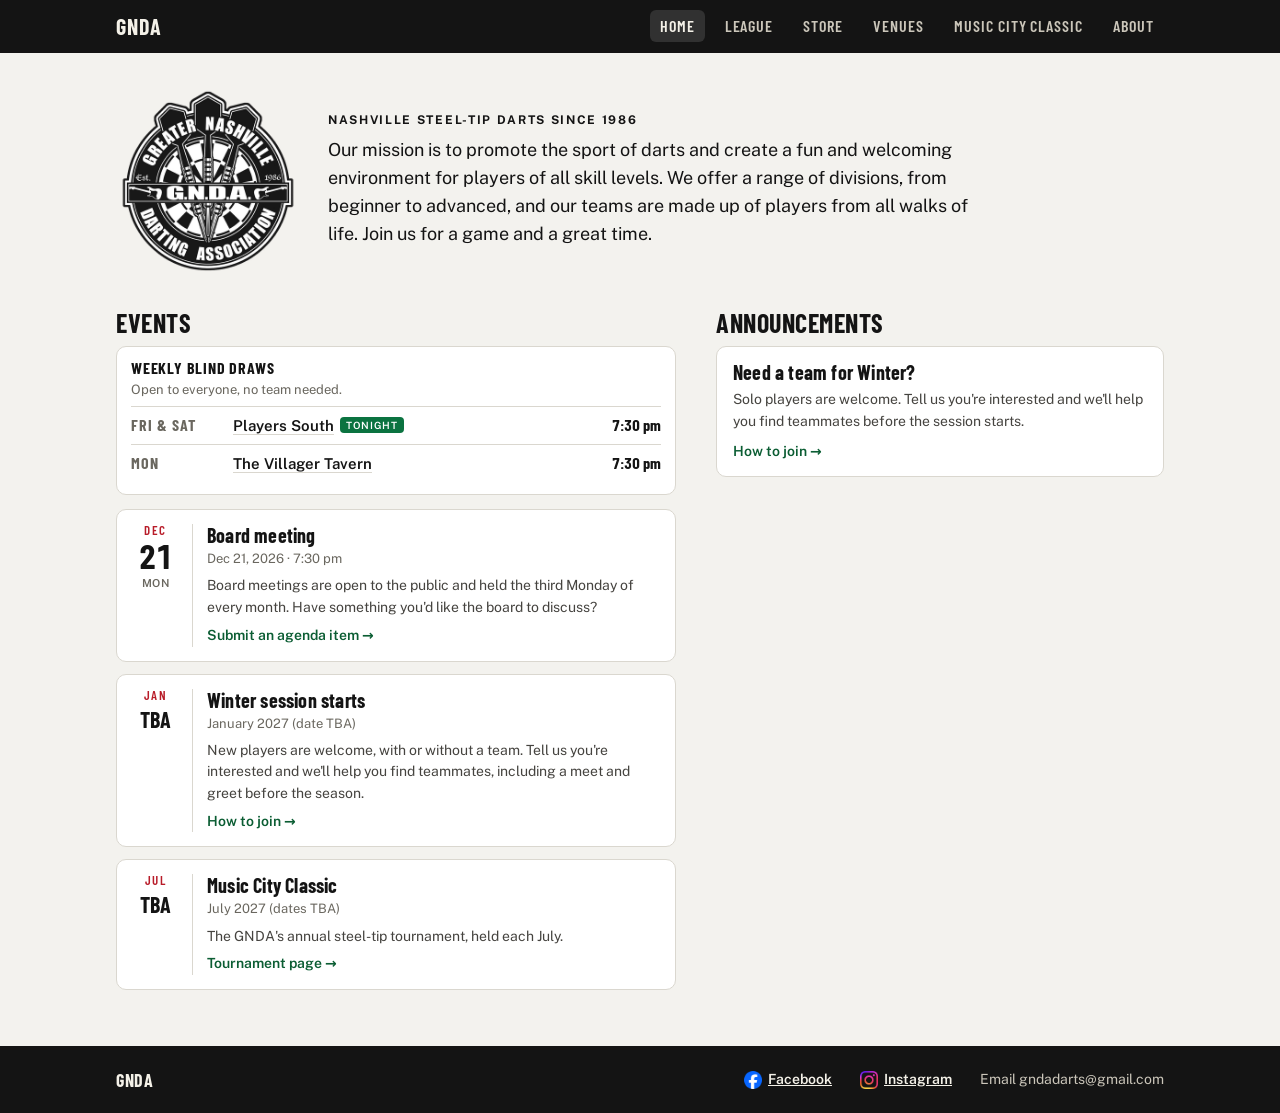
==== index.html @ 29b76f10 "Initial site: GNDA website rebuild Co-Authored-By: Claude Opus 5.5 <noreply@anthropic.com> Claude-Se" ====
<!doctype html>
<html lang="en">
<head>
<meta charset="utf-8">
<meta name="viewport" content="width=device-width, initial-scale=1, viewport-fit=cover">
<meta name="robots" content="noindex, nofollow">
<title>Greater Nashville Darting Association</title>
<meta name="claude:viewport-fit-sides" content="cover">
<link rel="icon" type="image/png" href="assets/favicon.png">
<meta name="description" content="Steel-tip darts in Nashville: weekly blind draws, league play and the Music City Classic.">
<link rel="preconnect" href="https://fonts.googleapis.com">
<link rel="preconnect" href="https://fonts.gstatic.com" crossorigin>
<link rel="stylesheet" href="https://fonts.googleapis.com/css2?family=Barlow+Condensed:wght@500;600;700&family=Public+Sans:wght@400;500;600;700&display=swap">
<link rel="stylesheet" href="assets/site.css">
<link rel="stylesheet" href="assets/pages.css">
<style>
/* Home layout: hero band (logo + who we are), then Events (weekly blind draws + dated events) beside Announcements.
   Phones: one column, announcements first. No announcements: events take the full width. */
.hero{padding-block:36px 28px}
.hero .wrap{display:grid;grid-template-columns:auto 1fr;gap:28px;align-items:center}
.logo{width:184px;flex:none}
.logo img{display:block;width:100%;height:auto}
h1{position:absolute;width:1px;height:1px;overflow:hidden;clip:rect(0 0 0 0);white-space:nowrap}
.mission{font-size:clamp(16px,1.9vw,18px);line-height:1.55;color:var(--ink);max-width:60ch;margin:10px 0 0;text-wrap:pretty}
.mission p{margin:0}
.mission p+p{margin-top:10px}

main .wrap{display:grid;grid-template-columns:minmax(0,1.25fr) minmax(0,1fr);gap:40px;padding-block:8px 56px;align-items:start}
main .wrap.solo{grid-template-columns:minmax(0,1fr);max-width:760px}

/* Weekly blind draws: a compact box at the top of Events */
.draws{background:var(--surface);border:1px solid var(--rule);border-radius:10px;padding:12px 14px;margin:0 0 14px}
.draws h3{margin:0;font-size:16px;color:var(--ink)}
.draws .sub{margin:2px 0 6px;font-size:13px;color:var(--muted)}
.draws ul{list-style:none;margin:0;padding:0}
.draws li{display:grid;grid-template-columns:6em minmax(0,1fr) auto;gap:2px 12px;padding:7px 0;border-top:1px solid var(--rule);align-items:baseline}
.draws .day{font:700 16px/1.1 var(--display);letter-spacing:.06em;text-transform:uppercase;color:var(--muted);white-space:nowrap}
.draws .v{font-weight:600;font-size:15px;color:var(--ink)}
.draws .v a{color:inherit;text-decoration-color:var(--rule);text-underline-offset:3px}
.draws .t{font:700 16px/1.1 var(--display);font-variant-numeric:tabular-nums;white-space:nowrap}
.draws .note{grid-column:2/4;font-size:13px;color:var(--ink2)}
.tonight{display:inline-block;font:600 10px/1 var(--body);letter-spacing:.1em;text-transform:uppercase;color:var(--surface);background:var(--green);padding:3px 6px;border-radius:4px;vertical-align:2px;margin-left:6px}

/* Announcements */
.anns{list-style:none;margin:0;padding:0;display:grid;gap:12px}
.ann{background:var(--surface);border:1px solid var(--rule);border-radius:10px;padding:14px 16px}
.ann h4{font:700 20px/1.1 var(--display);margin:0;letter-spacing:.01em;text-wrap:balance}
.ann p{margin:6px 0 0;font-size:14px;color:var(--ink2)}
.ann .go{display:inline-block;margin-top:8px;font-weight:600;font-size:14px;text-decoration:none}
.ann .until{display:block;margin-top:8px;font-size:12px;color:var(--muted)}

/* Dated events */
.events{list-style:none;margin:0;padding:0;display:grid;gap:12px}
.ev{display:grid;grid-template-columns:62px minmax(0,1fr);gap:14px;background:var(--surface);border:1px solid var(--rule);border-radius:10px;padding:14px;scroll-margin-top:80px}
.ev:target{border-color:var(--green);box-shadow:0 0 0 2px var(--green-soft)}
.date{text-align:center;border-right:1px solid var(--rule);padding-right:12px}
.date .m{display:block;font:600 13px/1 var(--display);letter-spacing:.12em;text-transform:uppercase;color:var(--red)}
.date .d{display:block;font:700 34px/1 var(--display);font-variant-numeric:tabular-nums;margin-top:2px}
.date .w{display:block;font:600 11px/1.2 var(--body);color:var(--muted);margin-top:4px;text-transform:uppercase;letter-spacing:.06em}
.date.tba .d{font-size:22px;margin-top:6px}
.ev h4{font:700 20px/1.1 var(--display);margin:0;letter-spacing:.01em;text-wrap:balance}
.ev .info{font-size:13px;color:var(--muted);margin:3px 0 0}
.ev p{margin:6px 0 0;font-size:14px;color:var(--ink2)}
.ev .more{display:inline-block;margin-top:6px;font-weight:600;font-size:14px;text-decoration:none}
.ev .more.soon{color:var(--muted);font-weight:500}
.ev .links{display:flex;flex-wrap:wrap;gap:4px 18px}
.ev .info a{color:inherit;text-decoration-color:var(--rule);text-underline-offset:3px}
.ev .every{display:block;font:600 11px/1.2 var(--body);color:var(--muted);margin-top:4px;text-transform:uppercase;letter-spacing:.06em}
.ev details{margin-top:8px}
.ev summary{cursor:pointer;font-weight:600;font-size:14px;color:var(--link);list-style:none;display:inline-flex;align-items:center;gap:6px}
.ev summary::-webkit-details-marker{display:none}
.ev summary::after{content:"";width:7px;height:7px;border-right:2px solid currentColor;border-bottom:2px solid currentColor;transform:rotate(45deg) translateY(-2px);transition:transform .15s}
.ev details[open] summary::after{transform:rotate(-135deg) translateY(-2px)}
.ev details .body{margin-top:8px;padding-top:8px;border-top:1px solid var(--rule);font-size:14px;color:var(--ink2)}
.ev details .body p{margin:0 0 8px}
.ev details .body ul{margin:0 0 8px;padding-left:18px}


@media (max-width:820px){ main .wrap{grid-template-columns:minmax(0,1fr);gap:32px} #news{order:-1} }
@media (max-width:560px){
  .hero{padding-block:24px 20px}
  .hero .wrap{grid-template-columns:minmax(0,1fr);gap:16px}
  .logo{width:120px}
  .draws li{gap:2px 10px}
}
</style>
</head>
<body>

<script src="assets/site.js" data-root="" data-page="home"></script>

<div class="hero">
  <div class="wrap">
    <div class="logo">
      <img src="assets/logo.png" alt="Greater Nashville Darting Association logo, established 1986" width="400" height="400">
    </div>
    <div>
      <p class="eyebrow">Nashville steel-tip darts since 1986</p>
      <h1>Greater Nashville Darting Association</h1>
      <div class="mission" id="mission"></div>
    </div>
  </div>
</div>

<main>
  <div class="wrap">
    <section id="events" aria-labelledby="events-h">
      <h2 id="events-h">Events</h2>
      <div class="draws" id="draws-box">
        <h3>Weekly blind draws</h3>
        <p class="sub">Open to everyone, no team needed.</p>
        <ul id="draws"></ul>
      </div>
      <ul class="events" id="dated"></ul>
    </section>

    <section id="news" aria-labelledby="news-h">
      <h2 id="news-h">Announcements</h2>
      <ul class="anns" id="anns"></ul>
    </section>
  </div>
</main>


<script src="data/venues.js"></script>
<script src="data/home.js"></script>
<script>
(function(){
  var C = window.GNDA_HOME || {mission:"",events:[],announcements:[]};
  var V = window.GNDA_VENUES || {venues:[],blindDraws:[]};
  var DAYS = ["Sunday","Monday","Tuesday","Wednesday","Thursday","Friday","Saturday"];
  var MON = ["Jan","Feb","Mar","Apr","May","Jun","Jul","Aug","Sep","Oct","Nov","Dec"];

  function esc(s){return String(s==null?"":s).replace(/[&<>"']/g,function(c){return {"&":"&amp;","<":"&lt;",">":"&gt;",'"':"&quot;","'":"&#39;"}[c]})}
  // Full web addresses, or pages in this site (no other link types)
  function url(s){s=String(s||"").trim();return /^https?:\/\//i.test(s)||(s && !/^[a-z][a-z0-9+.-]*:/i.test(s))?s:""}

  // Today's date and weekday in Nashville time, whatever the viewer's time zone.
  var parts = new Intl.DateTimeFormat("en-US",{timeZone:"America/Chicago",year:"numeric",month:"2-digit",day:"2-digit",weekday:"long"}).formatToParts(new Date());
  var P = {}; parts.forEach(function(p){P[p.type]=p.value});
  var today = P.year+"-"+P.month+"-"+P.day;
  var todayIdx = DAYS.indexOf(P.weekday);

  function ymd(s){var m=/^(\d{4})-(\d{2})-(\d{2})$/.exec(s||"");return m?{y:+m[1],m:+m[2],d:+m[3]}:null}
  function weekday(s){var d=ymd(s);return d?DAYS[new Date(Date.UTC(d.y,d.m-1,d.d)).getUTCDay()]:""}
  function longDate(s){var d=ymd(s);return d?MON[d.m-1]+" "+d.d+", "+d.y:""}

  // Mission
  var mission = [].concat(C.mission || []);
  document.getElementById("mission").innerHTML = mission.map(function(p){return "<p>"+esc(p)+"</p>"}).join("");

  // Venues, looked up by name for blind-draw addresses
  var VENUES = V.venues||[], byName = {};
  VENUES.forEach(function(v){byName[String(v.name).toLowerCase()]=v});
  function mapLink(name,address){return 'https://www.google.com/maps/search/?api=1&query='+encodeURIComponent((name?name+", ":"")+address)}

  // Weekly blind draws: one line per venue and time, days combined ("Fri & Sat"), starting from today
  var SHORT = ["Sun","Mon","Tue","Wed","Thu","Fri","Sat"];
  function ahead(day){return (DAYS.indexOf(day)-todayIdx+7)%7}
  var groups = [], gByKey = {};
  (V.blindDraws||[]).forEach(function(b){
    if(DAYS.indexOf(b.day)<0) return;
    var k = [String(b.venue).toLowerCase(), b.time, b.notes||""].join("|");
    if(!gByKey[k]){ gByKey[k] = {venue:b.venue, time:b.time, notes:b.notes, days:[]}; groups.push(gByKey[k]); }
    gByKey[k].days.push(b.day);
  });
  groups.forEach(function(g){
    g.days.sort(function(a,b){return DAYS.indexOf(a)-DAYS.indexOf(b)});
    g.next = Math.min.apply(null, g.days.map(ahead));
  });
  groups.sort(function(a,b){return a.next-b.next || String(a.time).localeCompare(String(b.time))});
  document.getElementById("draws").innerHTML = groups.length ? groups.map(function(g){
    var isToday = g.days.indexOf(DAYS[todayIdx])>=0;
    var v = byName[String(g.venue).toLowerCase()] || {};
    var name = v.address ? '<a href="'+mapLink(g.venue,v.address)+'" rel="noopener" title="'+esc(v.address)+'">'+esc(g.venue)+'</a>' : esc(g.venue);
    return '<li>'+
      '<span class="day" title="'+esc(g.days.join(", "))+'">'+esc(g.days.map(function(d){return SHORT[DAYS.indexOf(d)]}).join(" & "))+'</span>'+
      '<span class="v">'+name+(isToday?'<span class="tonight">Tonight</span>':'')+'</span>'+
      '<span class="t">'+esc(g.time)+'</span>'+
      (g.notes?'<span class="note">'+esc(g.notes)+'</span>':'')+
    '</li>';
  }).join("") : '<li><span class="note">No weekly blind draws listed right now.</span></li>';
  if(!groups.length) document.getElementById("draws-box").hidden = true;

  // Announcements: shown from "from" (optional) through "until"; pinned first, then newest first
  var anns = (C.announcements||[]).filter(function(a){
    return a.title && (!a.from || a.from <= today) && (!a.until || a.until >= today);
  }).map(function(a,i){a._i=i;return a}).sort(function(a,b){
    return (b.pinned?1:0)-(a.pinned?1:0) || String(b.from||"").localeCompare(String(a.from||"")) || a._i-b._i;
  });
  if(anns.length){
    document.getElementById("anns").innerHTML = anns.map(function(a){
      var go = url(a.link) ? '<a class="go" href="'+esc(url(a.link))+'" rel="noopener">'+esc(a.linkText||"Learn more")+' →</a>' : "";
      return '<li class="ann'+(a.pinned?' pinned':'')+'"><h4>'+esc(a.title)+'</h4>'+(a.text?'<p>'+esc(a.text)+'</p>':'')+go+'</li>';
    }).join("");
  } else {
    document.getElementById("news").hidden = true;
    document.querySelector("main .wrap").classList.add("solo");
  }

  // "More info" expansion: a list of paragraphs; a paragraph given as a list becomes bullets
  function moreInfo(m){
    if(!m || !m.length) return "";
    var body = (typeof m==="string"?[m]:m).map(function(x){
      return Array.isArray(x) ? '<ul>'+x.map(function(i){return '<li>'+esc(i)+'</li>'}).join("")+'</ul>' : '<p>'+esc(x)+'</p>';
    }).join("");
    return '<details><summary>More info</summary><div class="body">'+body+'</div></details>';
  }

  // Repeating events ("third Monday", "first Saturday", "last Wednesday"...): show the next one
  var ORD = {first:1, second:2, third:3, fourth:4, last:-1};
  function pad(n){return (n<10?"0":"")+n}
  function nthWeekday(y, m, ord, wd){           // m is 1–12; returns YYYY-MM-DD
    var d;
    if(ord===-1){ var last=new Date(Date.UTC(y,m,0)); d=last.getUTCDate()-((last.getUTCDay()-wd+7)%7); }
    else { var first=new Date(Date.UTC(y,m-1,1)).getUTCDay(); d=1+((wd-first+7)%7)+7*(ord-1); }
    return y+"-"+pad(m)+"-"+pad(d);
  }
  function nextRepeat(rule){
    var m=/^(first|second|third|fourth|last)\s+(sunday|monday|tuesday|wednesday|thursday|friday|saturday)$/i.exec(String(rule||"").trim());
    if(!m) return "";
    var ord=ORD[m[1].toLowerCase()], wd=DAYS.map(function(x){return x.toLowerCase()}).indexOf(m[2].toLowerCase());
    var y=+P.year, mo=+P.month, d=nthWeekday(y,mo,ord,wd);
    if(d<today){ mo++; if(mo>12){mo=1;y++;} d=nthWeekday(y,mo,ord,wd); }
    return d;
  }
  (C.events||[]).forEach(function(e){ if(e.repeat){ e.date = nextRepeat(e.repeat); } });

  // Dated events: hide once their last day has passed; soonest first
  var evs = (C.events||[]).filter(function(e){return (e.end||e.date||"9999") >= today})
    .sort(function(a,b){return String(a.date).localeCompare(String(b.date))});
  document.getElementById("dated").innerHTML = evs.length ? evs.map(function(e){
    var d = ymd(e.date), dateBox;
    if(e.when || !d){
      dateBox = '<div class="date tba"><span class="m">'+(d?MON[d.m-1]:"")+'</span><span class="d">TBA</span></div>';
    } else {
      var span = e.end && e.end!==e.date ? (function(){var z=ymd(e.end);return z&&z.m===d.m? d.d+"–"+z.d : ""})() : "";
      dateBox = '<div class="date"><span class="m">'+MON[d.m-1]+'</span><span class="d">'+(span||d.d)+'</span><span class="w">'+(span?"":weekday(e.date).slice(0,3))+'</span></div>';
    }
    var when = e.when || (longDate(e.date)+(e.end&&e.end!==e.date?" – "+longDate(e.end):""));
    var pv = byName[String(e.place||"").toLowerCase()];
    var place = pv && pv.address ? '<a href="'+mapLink(e.place,pv.address)+'" rel="noopener" title="'+esc(pv.address)+'">'+esc(e.place)+'</a>' : esc(e.place);
    var info = [esc(when), esc(e.time), e.place && e.place!=="TBA" ? place : (e.place ? "Venue TBA" : "")].filter(Boolean).join(" · ");
    var link = url(e.link) ? '<a class="more" href="'+esc(url(e.link))+'" rel="noopener">'+esc(e.linkText||"Details")+' →</a>'
      : (e.linkText ? '<span class="more soon">'+esc(e.linkText)+' (coming soon)</span>' : "");
    var flyer = url(e.flyer) ? '<a class="more" href="'+esc(url(e.flyer))+'" rel="noopener">View flyer →</a>' : "";
    var more = moreInfo(e.more);
    var id = e.id ? ' id="'+esc(e.id)+'"' : '';
    return '<li class="ev"'+id+'>'+dateBox+'<div><h4>'+esc(e.title)+'</h4><p class="info">'+info+'</p>'+(e.details?'<p>'+esc(e.details)+'</p>':'')+more+((link||flyer)?'<div class="links">'+link+flyer+'</div>':'')+'</div></li>';
  }).join("") : '<li><p class="empty">Nothing scheduled right now. Check back soon.</p></li>';

  // A link to #event-id opens that event's details and scrolls to it
  function openTarget(){
    var h = decodeURIComponent(location.hash.slice(1)); if(!h) return;
    var el = document.getElementById(h); if(!el || !el.classList.contains("ev")) return;
    var d = el.querySelector("details"); if(d) d.open = true;
    el.scrollIntoView({block:"start"});
  }
  window.addEventListener("hashchange", openTarget);
  setTimeout(openTarget, 0);


})();
</script>
</body>
</html>
---- assets/site.css ----
/* GNDA site chrome, loaded by every page (including Stats): colors, fonts, header, menu, footer.
   Palette and type match the league stats page so the whole site reads as one.
   Shared styles for the content pages are in pages.css; each page keeps its own layout in its <style> block. */
:root{
  /* Option C "Board black": black header and footer, warm light page, dartboard green and red */
  --ground:#F3F2EE; --surface:#FFFFFF; --sunk:#E9E7E1; --ink:#141414; --ink2:#45433F; --muted:#6A675F;
  --rule:#DAD7CF; --green:#0B7340; --green-soft:#D9EFE1; --red:#B81C29; --red-soft:#F8DADB; --focus:#1B5FD0;
  --link:#0B5D33;                                   /* hyperlinks: deep green */
  --chart:#0B7340; --chart-fill:rgba(11,115,64,.12); --grid:#E6E4DE;
  --head:#141414; --head-ink:#F4F1E8; --head-ink2:#CBC6BA; --head-line:#3A3936; --head-edge:#141414; --head-shade:rgba(255,255,255,.12);
  --seg-green:#0E7F43; --seg-red:#C81F2D; --on-seg:#FFFFFF;
  --display:"Barlow Condensed","Arial Narrow",Arial,sans-serif;
  --body:"Public Sans",system-ui,-apple-system,"Segoe UI",sans-serif;
  color-scheme:light;   /* light only: no dark mode */
}
*{box-sizing:border-box}
html{-webkit-text-size-adjust:100%}
body{margin:0;background:var(--ground);color:var(--ink);font:15px/1.55 var(--body);min-height:100vh;display:flex;flex-direction:column}
main{flex:1}
:focus-visible{outline:2px solid var(--focus);outline-offset:2px;border-radius:4px}
.wrap{max-width:1080px;margin:0 auto;width:100%;padding-left:max(16px,env(safe-area-inset-left,0px));padding-right:max(16px,env(safe-area-inset-right,0px))}

/* Header */
body::before{content:"";position:fixed;inset:0 0 auto;height:env(safe-area-inset-top,0px);z-index:10;background:var(--head)}
.top{position:sticky;top:env(safe-area-inset-top,0px);z-index:5;background:var(--head);border-bottom:1px solid var(--head-edge)}
.top .wrap{display:flex;align-items:center;gap:16px;padding-block:10px;flex-wrap:wrap}
.brand{display:flex;align-items:center;gap:10px;text-decoration:none;color:var(--head-ink);font:700 22px/1 var(--display);letter-spacing:.04em}
.nav{display:flex;gap:10px;flex-wrap:wrap;margin-left:auto}  /* room for the hover ring */
.nav a,.nav span{padding:8px 10px;border-radius:6px;font:600 16px/1 var(--display);letter-spacing:.06em;text-transform:uppercase;text-decoration:none;color:var(--head-ink2)}
/* Hover: a double bull. White text on a red pill (the double bull) inside a green block that fills
   the height of the bar (the single bull, bigger because it's easier to hit). Both are pills. */
.nav > a{position:relative;z-index:0;transition:color .15s}
.nav > a::before,.nav > a::after{content:"";position:absolute;opacity:0;transition:opacity .15s;pointer-events:none}
.nav > a::before{z-index:-2;left:-10px;right:-10px;top:-10px;bottom:-10px;border-radius:999px;background:var(--seg-green)}  /* same 10px all round, so the two pills are concentric */
.nav > a::after{z-index:-1;inset:0;border-radius:999px;background:var(--seg-red)}
.nav > a:hover,.nav > a:focus-visible{color:var(--on-seg)}
.nav > a:hover::before,.nav > a:hover::after,.nav > a:focus-visible::before,.nav > a:focus-visible::after{opacity:1}
/* Current page: shaded, no colored underline */
.nav a[aria-current="page"]{color:var(--head-ink);background:var(--head-shade)}
.nav > a[aria-current="page"]:hover{background:transparent}
.nav > span{color:var(--head-ink2);opacity:.5;cursor:default}

/* League row: a second, quieter row of links on League pages; sticks just under the menu */
.subnav{position:sticky;top:calc(env(safe-area-inset-top,0px) + var(--top-h,0px));z-index:4;background:var(--sunk);border-bottom:1px solid var(--rule)}
.subnav .wrap{display:flex;gap:4px;overflow-x:auto;scrollbar-width:none;padding-block:6px;position:relative}
.subnav .wrap::-webkit-scrollbar{display:none}
.subnav a{flex:none;padding:7px 10px;border-radius:6px;font:600 15px/1 var(--display);letter-spacing:.06em;text-transform:uppercase;text-decoration:none;color:var(--ink2);transition:background-color .15s,color .15s}
.subnav a:hover,.subnav a:focus-visible{background:var(--surface);color:var(--ink)}
.subnav a[aria-current="page"]{background:var(--surface);color:var(--ink);box-shadow:0 1px 2px rgba(0,0,0,.08)}

/* Footer */
footer{border-top:1px solid var(--head-edge);background:var(--head)}
footer .wrap{display:flex;flex-wrap:wrap;gap:12px 28px;padding-block:22px;font-size:14px;color:var(--head-ink2);align-items:center}
footer strong{font:700 18px/1 var(--display);letter-spacing:.04em;color:var(--head-ink);margin-right:auto}
footer a{color:var(--head-ink);font-weight:600}
.soc{display:inline-flex;align-items:center;gap:6px}
.soc img{display:block;flex:none}
.mail{user-select:all}

/* Menu button and the in-menu League links: phones only */
.menu-btn,.nav-sub{display:none}

@media (max-width:560px){
  /* On phones the menu scrolls away; only the League row stays pinned */
  .top{position:relative}
  .subnav{top:env(safe-area-inset-top,0px)}
}
/* Up to 800px wide the menu sits behind a Menu button, so the bar always fits on one line */
@media (max-width:800px){
  .top .wrap{gap:0 16px}
  .menu-btn{display:inline-flex;align-items:center;gap:8px;margin-left:auto;padding:9px 12px;border:1px solid var(--head-line);border-radius:6px;
    background:transparent;color:var(--head-ink);font:600 16px/1 var(--display);letter-spacing:.06em;text-transform:uppercase;cursor:pointer}
  .menu-btn:hover{background:var(--head-shade)}
  .menu-icon{position:relative;width:16px;height:12px;flex:none}
  .menu-icon i{position:absolute;left:0;width:100%;height:2px;border-radius:1px;background:currentColor;transition:transform .2s,opacity .2s}
  .menu-icon i:nth-child(1){top:0} .menu-icon i:nth-child(2){top:5px} .menu-icon i:nth-child(3){top:10px}
  /* Open: icon becomes an X */
  .menu-open .menu-icon i:nth-child(1){transform:translateY(5px) rotate(45deg)}
  .menu-open .menu-icon i:nth-child(2){opacity:0}
  .menu-open .menu-icon i:nth-child(3){transform:translateY(-5px) rotate(-45deg)}
  /* The menu drops down as a list under the header row, pushing the page down */
  .nav{display:none;margin-left:0;width:100%;flex-direction:column;gap:0;padding:8px 0 4px}
  .menu-open .nav{display:flex}
  .nav a,.nav span{padding:14px 12px;font-size:18px;border-top:1px solid var(--head-line);border-radius:0}
  .nav a[aria-current="page"]{background:var(--head-shade)}
  /* In the drop-down list, hover is a plain shade (no double bull) */
  .nav > a::before,.nav > a::after{display:none}
  .nav a:hover{background:var(--head-shade)}
  /* League links, indented under League */
  .nav-sub{display:flex;flex-direction:column;padding:0 0 6px 24px}
  .nav .nav-sub a{padding:10px 12px;font-size:16px;border-top:0;color:var(--head-ink2);opacity:.85}
  .nav .nav-sub a[aria-current="page"]{color:var(--head-ink);opacity:1;background:var(--head-shade)}
}
@media (prefers-reduced-motion:reduce){*{transition:none!important}}
---- assets/pages.css ----
/* Shared styles for the content pages (Home, Venues, Music City Classic, and pages to come).
   The Stats page has its own styles and does not load this file. */
a{color:var(--link)}
.eyebrow{font:700 12px/1 var(--body);letter-spacing:.14em;text-transform:uppercase;color:var(--ink);margin:0}
.page-title{font:700 clamp(40px,7vw,60px)/.95 var(--display);text-transform:uppercase;letter-spacing:.01em;margin:8px 0 0;text-wrap:balance}
section{min-width:0}
h2{font:700 26px/1.05 var(--display);text-transform:uppercase;letter-spacing:.02em;margin:0 0 10px;text-wrap:balance}
h3{font:700 19px/1.15 var(--display);text-transform:uppercase;letter-spacing:.05em;margin:28px 0 10px;color:var(--ink2);text-wrap:balance}
.lede{color:var(--ink2);font-size:16px;margin:10px 0 0;max-width:60ch}
.empty{color:var(--muted);font-size:14px;padding:12px 0;margin:0}
.btn{display:inline-flex;align-items:center;gap:8px;padding:11px 18px;border-radius:8px;font:700 17px/1 var(--display);letter-spacing:.06em;text-transform:uppercase;text-decoration:none}
.btn.ghost{border:1px solid var(--rule);color:var(--ink);background:var(--surface)}
.btn:hover{filter:brightness(1.06)}
.social{display:block;flex:none}
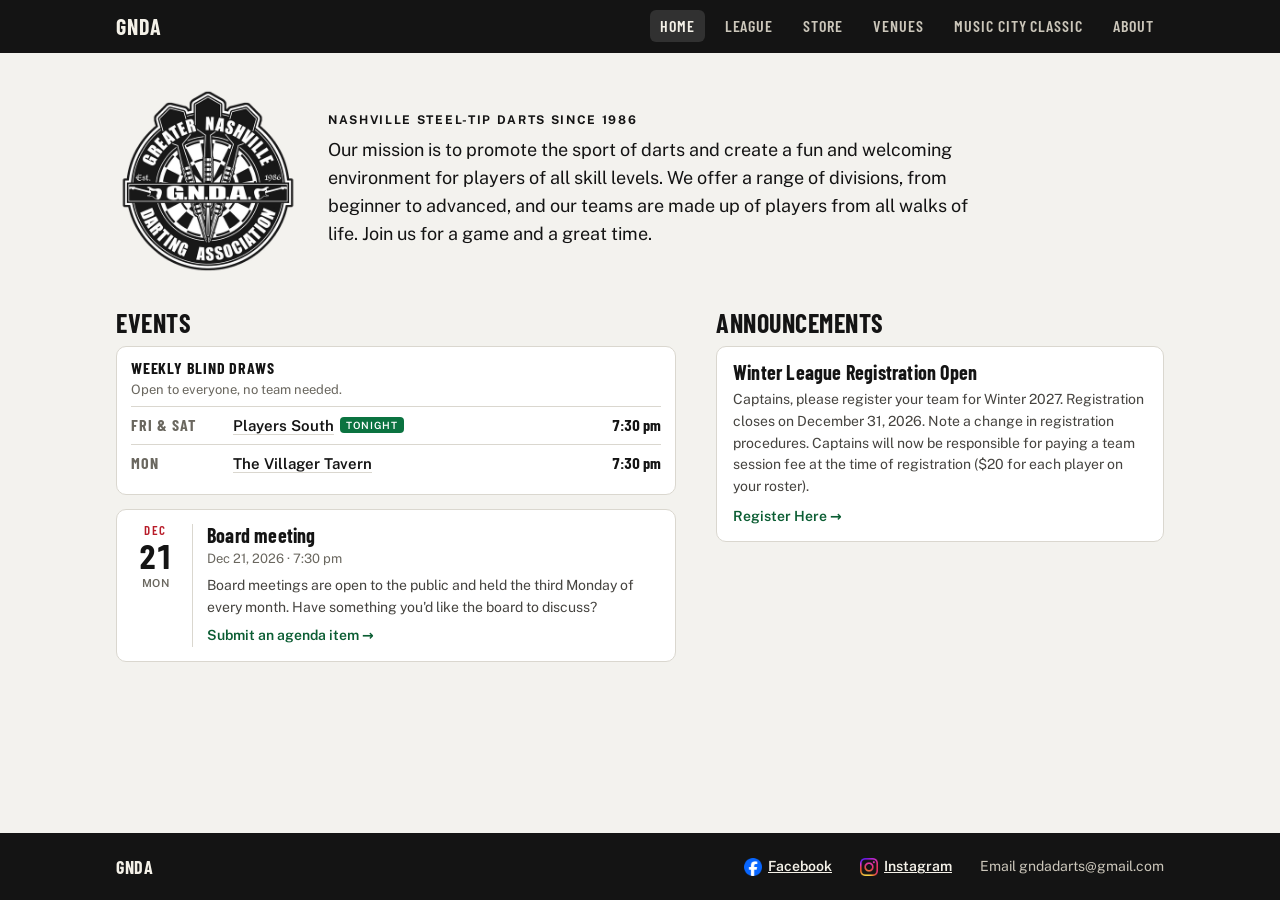
==== commit 55fc7c2c: "Website sync: Sheet content, hourly update and Pages deploy data/sheet.js holds the Sheet-owned cont" ====
--- a/index.html
+++ b/index.html
@@ -124,6 +124,7 @@
 
 <script src="data/venues.js"></script>
 <script src="data/home.js"></script>
+<script src="data/sheet.js"></script>
 <script>
 (function(){
   var C = window.GNDA_HOME || {mission:"",events:[],announcements:[]};
